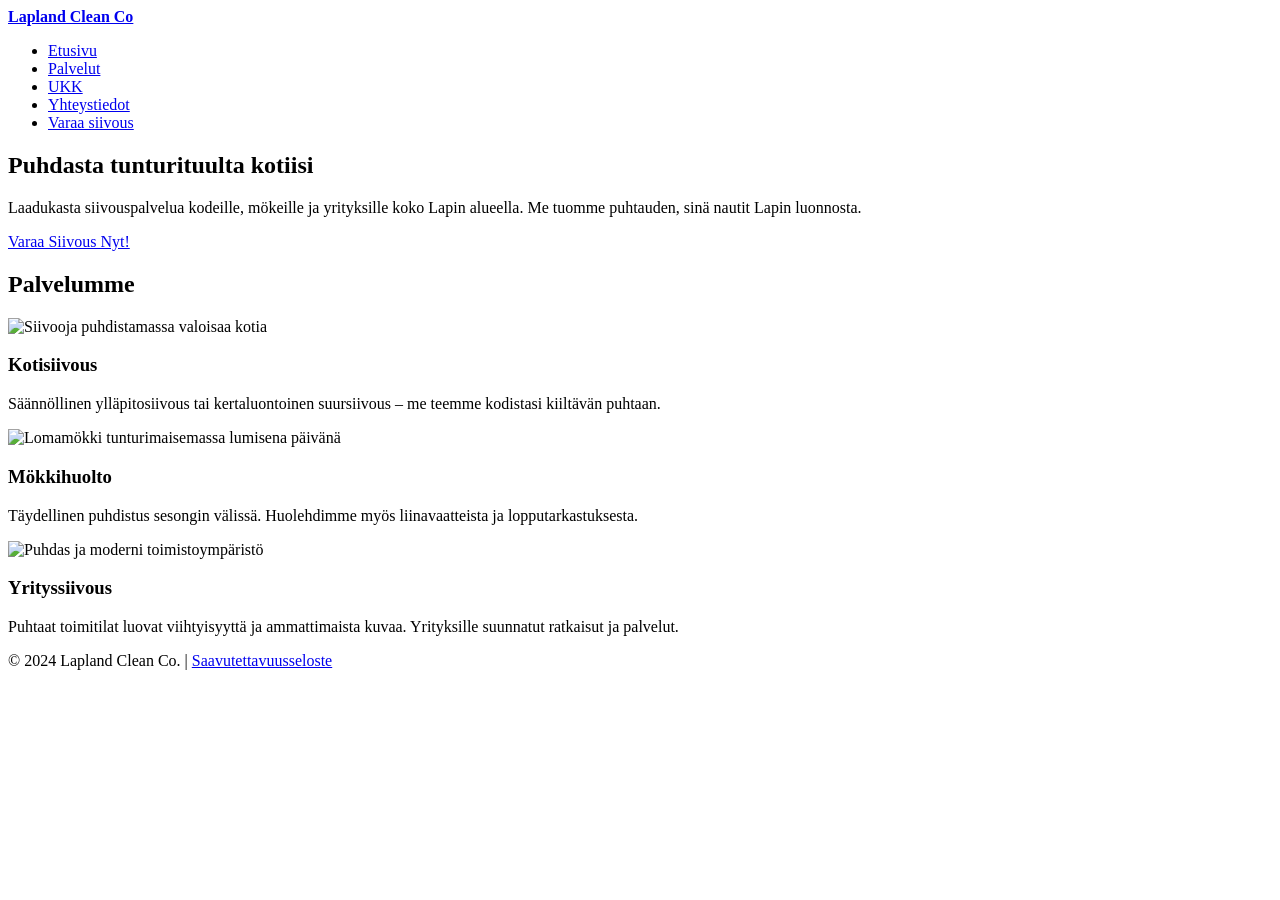
==== index.html @ 848d5a85 "Add files via upload Lisään etusivun ja lomakkeen testiä varten (Sprint 1)" ====
<!DOCTYPE html>
<html lang="fi">
<head>
    <meta charset="UTF-8">
    <meta name="viewport" content="width=device-width, initial-scale=1.0">
    <title>Lapland Clean Co | Puhtautta tunturista kotiisi</title>
    
    <meta name="description" content="Ammattitaitoiset siivouspalvelut Lapin alueella: kodit, mökit ja yritykset. Laadukasta ja luotettavaa puhtautta.">
    
    <link rel="stylesheet" href="style.css">

    <script type="application/ld+json">
    {
      "@context": "https://schema.org",
      "@type": "LocalBusiness",
      "name": "Lapland Clean Co",
      "description": "Siivouspalvelut Lapin alueella",
      "url": "https://sinunsivusi.github.io",
      "address": {
        "@type": "PostalAddress",
        "addressRegion": "Lappi",
        "addressCountry": "FI"
      }
    }
    </script>
</head>
<body>

    <header>
        <div class="logo">
            <a href="index.html"><strong>Lapland Clean Co</strong></a>
        </div>
        <nav aria-label="Päävalikko">
            <ul>
                <li><a href="index.html" class="active">Etusivu</a></li>
                <li><a href="palvelut.html">Palvelut</a></li>
                <li><a href="ukk.html">UKK</a></li>
                <li><a href="yhteystiedot.html">Yhteystiedot</a></li>
                <li><a href="tilaus.html" class="cta-nav">Varaa siivous</a></li>
            </ul>
        </nav>
    </header>

    <main>
        <div class="container">
            
            <section class="hero">
                <h1>Puhdasta tunturituulta kotiisi</h1>
                <p>Laadukasta siivouspalvelua kodeille, mökeille ja yrityksille koko Lapin alueella. Me tuomme puhtauden, sinä nautit Lapin luonnosta.</p>
                <a href="tilaus.html" class="button">Varaa Siivous Nyt!</a>
            </section>

            <section class="services-preview">
                <h2>Palvelumme</h2>
                <div class="grid-container">
                    
                    <article class="card">
                        <img src="https://via.placeholder.com/400x250" alt="Siivooja puhdistamassa valoisaa kotia" class="card-image">
                        <div class="card-content">
                            <h3>Kotisiivous</h3>
                            <p>Säännöllinen ylläpitosiivous tai kertaluontoinen suursiivous – me teemme kodistasi kiiltävän puhtaan.</p>
                        </div>
                    </article>

                    <article class="card">
                        <img src="https://via.placeholder.com/400x250" alt="Lomamökki tunturimaisemassa lumisena päivänä" class="card-image">
                        <div class="card-content">
                            <h3>Mökkihuolto</h3>
                            <p>Täydellinen puhdistus sesongin välissä. Huolehdimme myös liinavaatteista ja lopputarkastuksesta.</p>
                        </div>
                    </article>

                    <article class="card">
                        <img src="https://via.placeholder.com/400x250" alt="Puhdas ja moderni toimistoympäristö" class="card-image">
                        <div class="card-content">
                            <h3>Yrityssiivous</h3>
                            <p>Puhtaat toimitilat luovat viihtyisyyttä ja ammattimaista kuvaa. Yrityksille suunnatut ratkaisut ja palvelut.</p>
                        </div>
                    </article>

                </div>
            </section>

        </div> </main>

    <footer>
        <div class="container">
            <p>&copy; 2024 Lapland Clean Co. | <a href="#">Saavutettavuusseloste</a></p>
        </div>
    </footer>

</body>
</html>
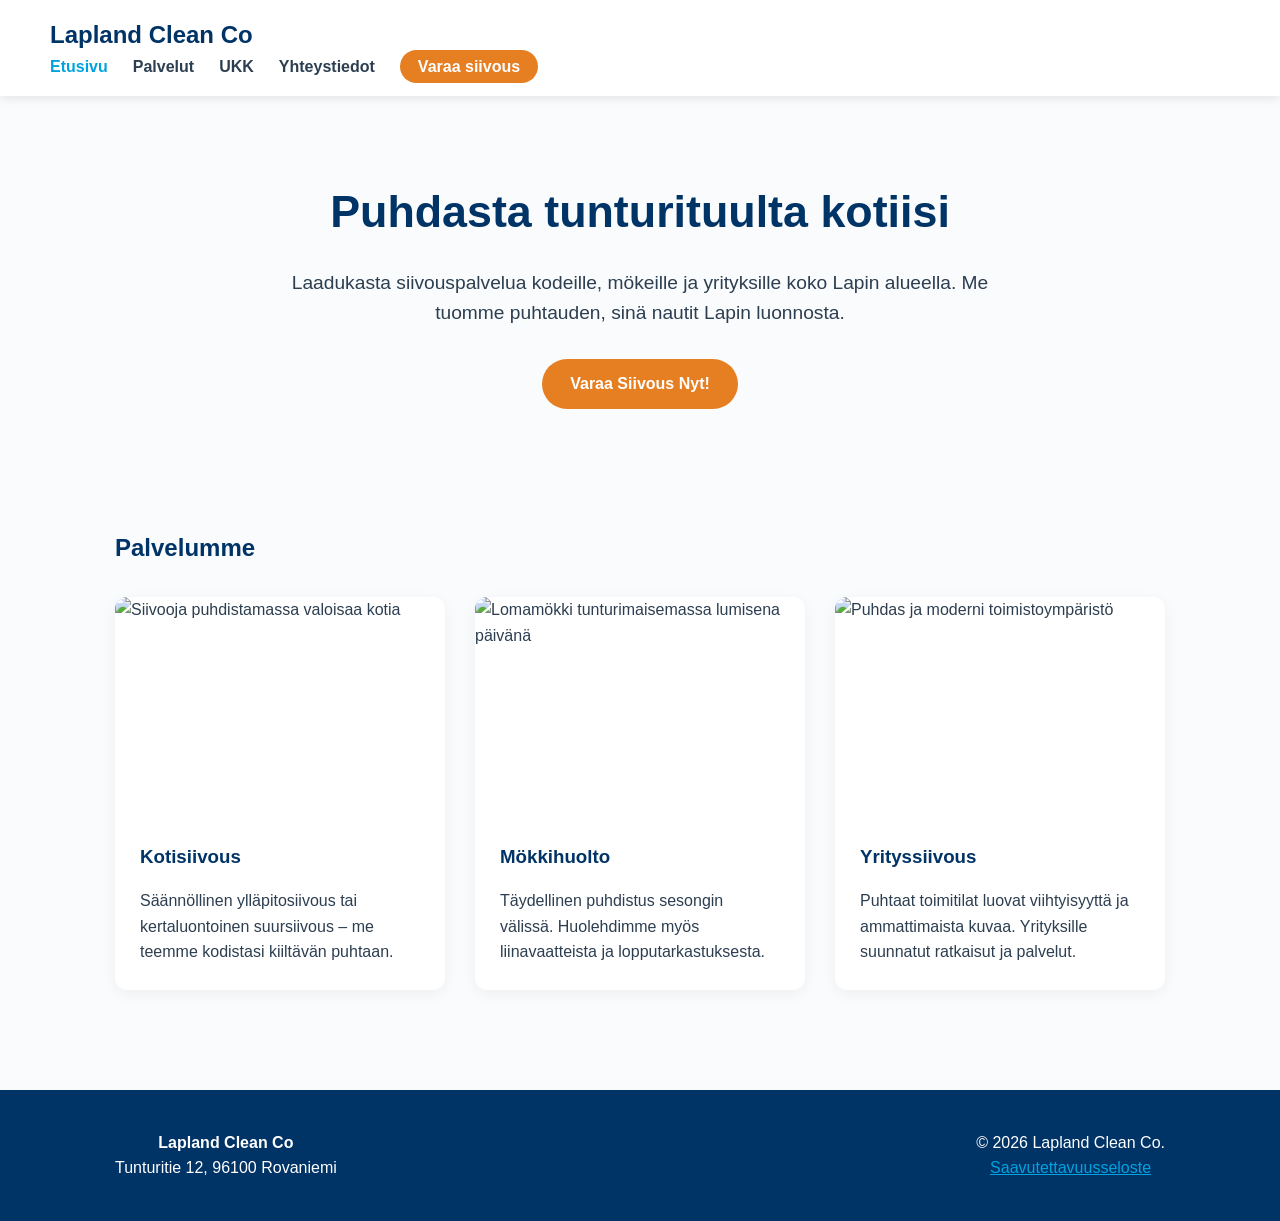
==== commit 51c26e63: "Add files via upload" ====
--- a/index.html
+++ b/index.html
@@ -34,7 +34,7 @@
             <ul>
                 <li><a href="index.html" class="active">Etusivu</a></li>
                 <li><a href="palvelut.html">Palvelut</a></li>
-                <li><a href="ukk.html">UKK</a></li>
+                <li><a href="kysymykset.html">UKK</a></li>
                 <li><a href="yhteystiedot.html">Yhteystiedot</a></li>
                 <li><a href="tilaus.html" class="cta-nav">Varaa siivous</a></li>
             </ul>
@@ -83,9 +83,18 @@
 
         </div> </main>
 
-    <footer>
+   <footer>
         <div class="container">
-            <p>&copy; 2024 Lapland Clean Co. | <a href="#">Saavutettavuusseloste</a></p>
+            <div class="footer-content" style="display: flex; justify-content: space-between; align-items: center; flex-wrap: wrap; gap: 20px;">
+                <div class="footer-info">
+                    <p><strong>Lapland Clean Co</strong></p>
+                    <p>Tunturitie 12, 96100 Rovaniemi</p>
+                </div>
+                <div class="footer-links">
+                    <p>&copy; 2026 Lapland Clean Co.</p>
+                    <p><a href="#" style="color: var(--secondary); text-decoration: underline;">Saavutettavuusseloste</a></p>
+                </div>
+            </div>
         </div>
     </footer>
 
--- a/style.css
+++ b/style.css
@@ -0,0 +1,263 @@
+
+:root {
+    --primary: #003366;    
+    --secondary: #00A3E0;  
+    --accent: #E67E22;     
+    --light: #F9FBFC;      
+    --dark: #2C3E50;       
+    --white: #ffffff;
+
+    --font-main: 'Open Sans', -apple-system, sans-serif;
+    --font-headers: 'Montserrat', sans-serif;
+}
+
+* {
+    box-sizing: border-box;
+    margin: 0;
+    padding: 0;
+}
+
+body {
+    font-family: var(--font-main);
+    line-height: 1.6;
+    color: var(--dark);
+    background-color: var(--light);
+    display: grid;
+    grid-template-rows: auto 1fr auto;
+    min-height: 100vh;
+}
+
+h1, h2, h3 {
+    font-family: var(--font-headers);
+    color: var(--primary);
+    margin-bottom: 1rem;
+}
+
+a {
+    text-decoration: none;
+    transition: 0.3s ease;
+}
+
+.container {
+    max-width: 1100px;
+    margin: 0 auto;
+    padding: 0 25px; 
+}
+
+header {
+    background: var(--white);
+    padding: 1rem 50px;
+    box-shadow: 0 2px 10px rgba(0,0,0,0.1);
+    position: sticky;
+    top: 0;
+    z-index: 1000;
+}
+
+header .container {
+    display: flex;
+    justify-content: space-between;
+    align-items: center;
+}
+
+.logo a {
+    font-size: 1.5rem;
+    color: var(--primary);
+    font-weight: 800;
+}
+
+nav ul {
+    list-style: none;
+    display: flex;
+    gap: 25px;
+    align-items: center;
+}
+
+nav a {
+    color: var(--dark);
+    font-weight: 600;
+}
+
+nav a:hover, nav a.active {
+    color: var(--secondary);
+}
+
+.cta-nav {
+    background: var(--accent);
+    color: var(--white) !important;
+    padding: 8px 18px;
+    border-radius: 20px;
+}
+
+.cta-nav:hover {
+    background: #d35400;
+}
+
+.hero {
+    padding: 80px 0;
+    text-align: center;
+}
+
+.hero h1 {
+    font-size: 2.8rem;
+    margin-bottom: 20px;
+}
+
+.hero p {
+    font-size: 1.2rem;
+    max-width: 700px;
+    margin: 0 auto 30px;
+}
+
+.services-preview {
+    padding: 40px 0;
+}
+
+.grid-container {
+    display: grid;
+    grid-template-columns: repeat(auto-fit, minmax(300px, 1fr));
+    gap: 30px;
+    margin-top: 30px;
+}
+
+.card {
+    background: var(--white);
+    border-radius: 12px;
+    overflow: hidden; 
+    box-shadow: 0 4px 15px rgba(0,0,0,0.05);
+    display: flex;
+    flex-direction: column;
+}
+
+.card-image {
+    width: 100%;
+    height: 220px;
+    object-fit: cover; 
+}
+
+.card-content {
+    padding: 25px;
+}
+
+.button {
+    background: var(--accent);
+    color: white;
+    padding: 12px 28px;
+    border-radius: 30px;
+    display: inline-block;
+    font-weight: bold;
+    border: none;
+    cursor: pointer;
+}
+
+.button:hover {
+    transform: translateY(-2px);
+    box-shadow: 0 4px 10px rgba(230, 126, 34, 0.3);
+}
+
+.cleaning-form {
+    background: var(--white);
+    padding: 30px;
+    border-radius: 12px;
+    margin-top: 30px;
+}
+
+.form-group {
+    margin-bottom: 1.5rem;
+}
+
+.form-group label {
+    display: block;
+    margin-bottom: 8px;
+    font-weight: bold;
+}
+
+.form-group input, 
+.form-group select, 
+.form-group textarea {
+    width: 100%;
+    padding: 12px;
+    border: 1px solid #ddd;
+    border-radius: 6px;
+    font-size: 1rem;
+}
+
+.form-group input:focus, .form-group textarea:focus {
+    outline: 2px solid var(--secondary);
+    border-color: transparent;
+}
+
+footer {
+    background: var(--primary);
+    color: var(--white);
+    padding: 40px 0;
+    margin-top: 60px;
+    text-align: center;
+}
+
+footer a {
+    color: var(--secondary);
+}
+
+@media (max-width: 768px) {
+    .hero h1 {
+        font-size: 2rem;
+    }
+    
+    header .container {
+        flex-direction: column;
+        gap: 15px;
+    }
+
+    nav ul {
+        gap: 10px;
+        font-size: 0.9rem;
+    }
+}
+
+.content-header {
+    text-align: center; 
+    margin: 40px 0;
+}
+
+.content-grid-layout {
+    display: grid;
+    grid-template-columns: 2fr 1fr; 
+    gap: 40px;
+    align-items: start;
+}
+
+.info-block {
+    background: white;
+    padding: 30px;
+    border-radius: 8px;
+    margin-bottom: 30px;
+    box-shadow: 0 2px 10px rgba(0,0,0,0.05);
+}
+
+.cta-wrapper {
+    margin-top: 20px;
+}
+
+.image-column {
+    display: flex;
+    flex-direction: column;
+    gap: 20px;
+}
+
+.side-img {
+    width: 100%;
+    height: auto;
+    border-radius: 8px;
+    box-shadow: 0 4px 12px rgba(0,0,0,0.1);
+    background: white; 
+}
+
+@media (max-width: 850px) {
+    .content-grid-layout {
+        grid-template-columns: 1fr;
+    }
+    
+    .image-column {
+        order: -1; 
+    }
+}
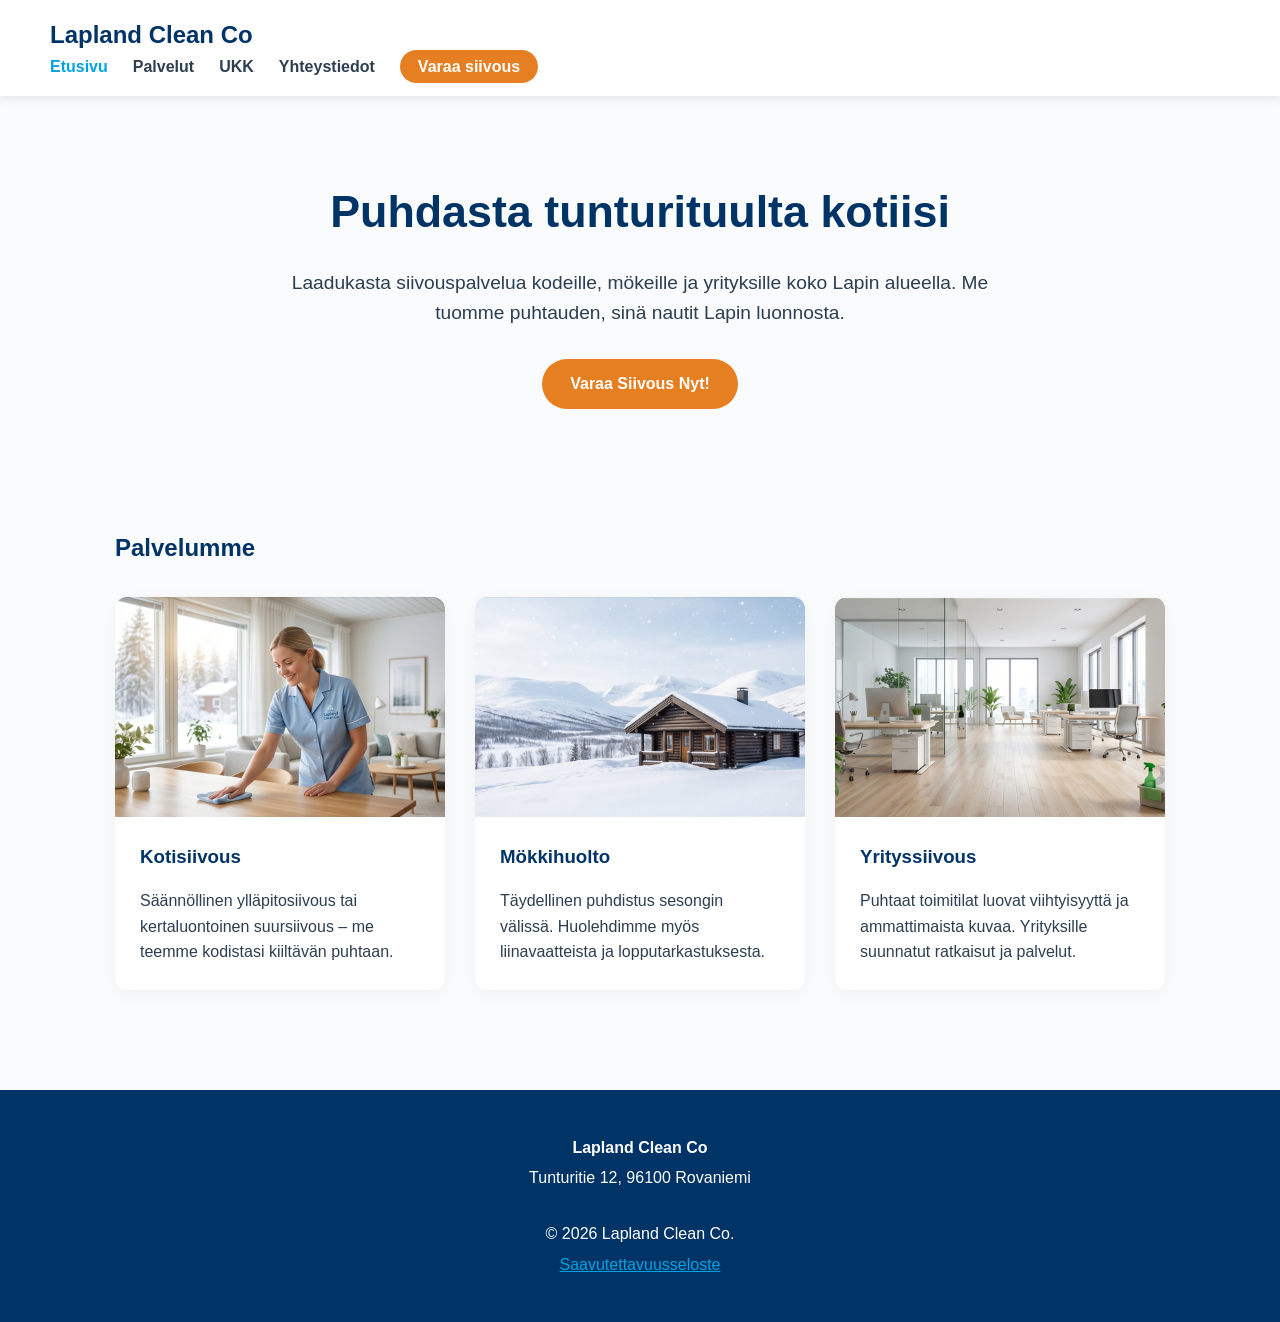
==== commit 312620f1: "Add files via upload Sivuston valmis versio, kuvilla ja vertaispalautteen avulla tehtyjä muutoksia." ====
--- a/index.html
+++ b/index.html
@@ -55,7 +55,7 @@
                 <div class="grid-container">
                     
                     <article class="card">
-                        <img src="https://via.placeholder.com/400x250" alt="Siivooja puhdistamassa valoisaa kotia" class="card-image">
+                        <img src="Siivooja.png" alt="Siivooja puhdistamassa valoisaa kotia" class="card-image">
                         <div class="card-content">
                             <h3>Kotisiivous</h3>
                             <p>Säännöllinen ylläpitosiivous tai kertaluontoinen suursiivous – me teemme kodistasi kiiltävän puhtaan.</p>
@@ -63,7 +63,7 @@
                     </article>
 
                     <article class="card">
-                        <img src="https://via.placeholder.com/400x250" alt="Lomamökki tunturimaisemassa lumisena päivänä" class="card-image">
+                        <img src="Mokkimaisema.png" alt="Lomamökki tunturimaisemassa lumisena päivänä" class="card-image">
                         <div class="card-content">
                             <h3>Mökkihuolto</h3>
                             <p>Täydellinen puhdistus sesongin välissä. Huolehdimme myös liinavaatteista ja lopputarkastuksesta.</p>
@@ -71,7 +71,7 @@
                     </article>
 
                     <article class="card">
-                        <img src="https://via.placeholder.com/400x250" alt="Puhdas ja moderni toimistoympäristö" class="card-image">
+                        <img src="Toimisto.png" alt="Puhdas ja moderni toimistoympäristö" class="card-image">
                         <div class="card-content">
                             <h3>Yrityssiivous</h3>
                             <p>Puhtaat toimitilat luovat viihtyisyyttä ja ammattimaista kuvaa. Yrityksille suunnatut ratkaisut ja palvelut.</p>
--- a/style.css
+++ b/style.css
@@ -260,4 +260,134 @@
     .image-column {
         order: -1; 
     }
+}
+
+header {
+    background-color: var(--white); 
+    position: sticky;
+    top: 0;
+    width: 100%;
+    z-index: 9999; 
+    box-shadow: 0 2px 10px rgba(0,0,0,0.1);
+}
+
+
+main {
+    position: relative;
+    z-index: 1; 
+}
+
+.cleaning-form {
+    background: var(--white);
+    padding: 3rem; 
+    border-radius: 15px;
+    box-shadow: 0 10px 30px rgba(0,0,0,0.05);
+    max-width: 850px;
+    margin: 40px auto;
+}
+
+fieldset {
+    border: none;
+    padding: 0;
+    margin-bottom: 3rem; 
+}
+
+legend {
+    font-family: var(--font-headers); 
+    font-size: 1.4rem;
+    font-weight: 700;
+    color: var(--primary);
+    margin-bottom: 1.5rem;
+    border-bottom: 2px solid var(--secondary);
+    width: 100%;
+    padding-bottom: 10px;
+}
+
+.form-group {
+    margin-bottom: 2rem; 
+}
+
+.form-group label,
+.form-group input,
+.form-group select {
+    font-family: var(--font-main); 
+    font-size: 1rem;
+}
+
+.form-group label {
+    margin-bottom: 10px;
+    display: block;
+    color: var(--dark);
+    font-weight: 600;
+}
+
+.form-group input, 
+.form-group select {
+    padding: 15px; 
+    border: 1px solid #d1d8e0;
+    border-radius: 8px;
+    width: 100%;
+    background-color: #fcfdfe;
+}
+
+#message {
+    font-family: 'Courier New', Courier, monospace;
+    background-color: #fff9f0; 
+    border: 1px solid #d1d8e0;
+    border-radius: 8px;
+    width: 100%;
+    line-height: 1.5;
+}
+
+.btn-submit {
+    display: block;        
+    margin: 40px auto 0;   
+    padding: 18px 45px;
+    width: fit-content;    
+    min-width: 250px;     
+    
+    background-color: var(--accent);
+    color: white;
+    font-size: 1.1rem;
+    font-weight: bold;
+    text-transform: uppercase;
+    letter-spacing: 1px;
+    border: none;
+    border-radius: 50px;   
+    cursor: pointer;
+    transition: all 0.3s ease;
+}
+
+.btn-submit:hover {
+    background-color: #d35400;
+    transform: translateY(-3px); 
+    box-shadow: 0 5px 15px rgba(230, 126, 34, 0.4);
+}
+
+footer {
+    background-color: var(--primary);
+    color: var(--white);
+    padding: 40px 0;
+    margin-top: 60px;
+    text-align: center; 
+}
+
+.footer-content {
+    display: flex;
+    flex-direction: column; 
+    align-items: center;    
+    gap: 15px;              
+}
+
+.footer-info p, .footer-links p {
+    margin: 5px 0;
+}
+
+footer a {
+    color: var(--secondary);
+    text-decoration: underline;
+}
+
+footer a:hover {
+    color: var(--white);
 }
